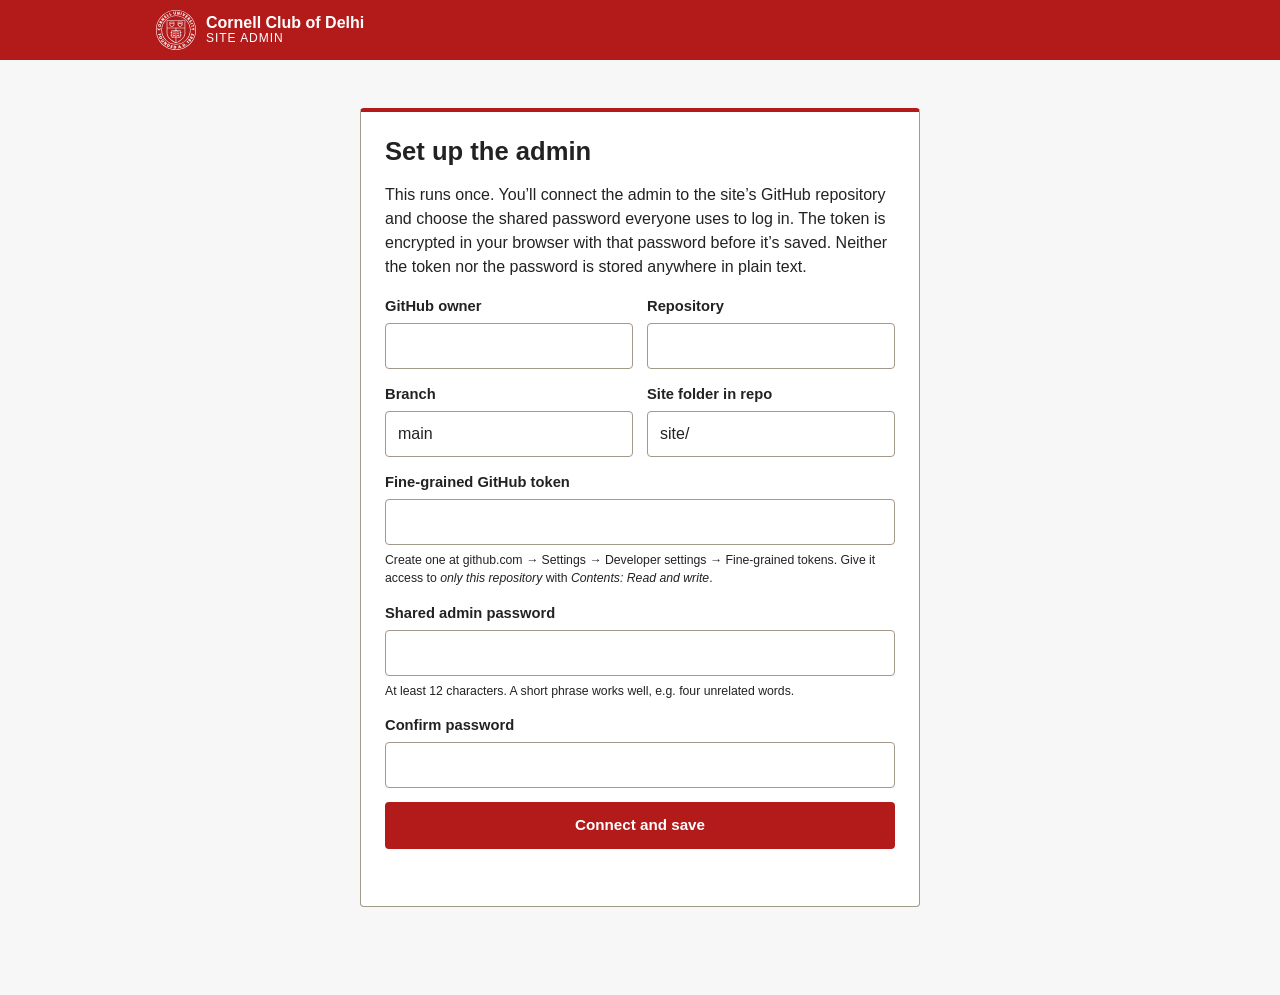
==== site/admin/index.html @ c6e70907 "Cornell Club of Delhi website with admin CMS Static site (home, community, events, contact, story pa" ====
<!doctype html>
<html lang="en">
<head>
  <meta charset="utf-8">
  <meta name="viewport" content="width=device-width, initial-scale=1">
  <meta name="robots" content="noindex, nofollow">
  <title>Club Admin</title>
  <meta name="theme-color" content="#B31B1B">
  <link rel="icon" type="image/svg+xml" href="../assets/cornell_seal_simple_web_b31b1b.svg">
  <link rel="stylesheet" href="admin.css">
</head>
<body>
  <header class="bar">
    <div class="bar-inner">
      <div class="bar-brand">
        <img src="../assets/cornell_seal_simple_web_white.svg" alt="Cornell University seal" width="40" height="40">
        <span><strong>Cornell Club of Delhi</strong><small>Site admin</small></span>
      </div>
      <nav class="bar-actions" id="bar-actions" hidden>
        <a href="../index.html" target="_blank" rel="noopener">View site</a>
        <button type="button" id="logout" class="link-btn">Log out</button>
      </nav>
    </div>
  </header>

  <main id="app">
    <p id="boot" class="center muted">Loading…</p>

    <!-- One-time setup: stores the repo token, encrypted with the shared password -->
    <section id="setup" class="panel narrow" hidden>
      <h1>Set up the admin</h1>
      <p>This runs once. You’ll connect the admin to the site’s GitHub repository and choose the shared password everyone uses to log in. The token is encrypted in your browser with that password before it’s saved. Neither the token nor the password is stored anywhere in plain text.</p>
      <form id="setup-form" class="stack">
        <div class="row-2">
          <label>GitHub owner<input name="owner" required autocomplete="off"></label>
          <label>Repository<input name="repo" required autocomplete="off"></label>
        </div>
        <div class="row-2">
          <label>Branch<input name="branch" value="main" required autocomplete="off"></label>
          <label>Site folder in repo<input name="root" value="site/" autocomplete="off"></label>
        </div>
        <label>Fine-grained GitHub token
          <input name="token" type="password" required autocomplete="off" spellcheck="false">
          <small>Create one at github.com → Settings → Developer settings → Fine-grained tokens. Give it access to <em>only this repository</em> with <em>Contents: Read and write</em>.</small>
        </label>
        <label>Shared admin password
          <input name="password" type="password" required minlength="12" autocomplete="new-password">
          <small>At least 12 characters. A short phrase works well, e.g. four unrelated words.</small>
        </label>
        <label>Confirm password<input name="confirm" type="password" required minlength="12" autocomplete="new-password"></label>
        <button class="btn" type="submit">Connect and save</button>
        <p class="msg" id="setup-msg" role="status"></p>
      </form>
    </section>

    <!-- Login -->
    <section id="login" class="panel narrow" hidden>
      <h1>Admin login</h1>
      <p>Enter the shared admin password to update the website.</p>
      <form id="login-form" class="stack">
        <label>Password<input name="password" type="password" required autocomplete="current-password" autofocus></label>
        <button class="btn" type="submit">Log in</button>
        <p class="msg" id="login-msg" role="status"></p>
      </form>
    </section>

    <!-- Editor -->
    <section id="editor" hidden>
      <nav class="tabs" role="tablist" aria-label="Sections">
        <button type="button" role="tab" data-tab="home" aria-selected="true">Home page</button>
        <button type="button" role="tab" data-tab="events" aria-selected="false">Events</button>
        <button type="button" role="tab" data-tab="stories" aria-selected="false">Community posts</button>
        <button type="button" role="tab" data-tab="committee" aria-selected="false">Committee</button>
        <button type="button" role="tab" data-tab="links" aria-selected="false">Contact &amp; links</button>
        <button type="button" role="tab" data-tab="settings" aria-selected="false">Settings</button>
      </nav>
      <p class="toast" id="toast" role="status" aria-live="polite" hidden></p>

      <div class="tabpanel" data-panel="home">
        <div class="panel">
          <h2>Home page</h2>
          <p class="muted">Edit the words on the home page. Layout and design stay the same. Leave a field blank to use the original text.</p>
          <form id="home-form" class="stack"></form>
        </div>
      </div>

      <div class="tabpanel" data-panel="events" hidden>
        <div class="panel">
          <div class="panel-head">
            <h2>Events</h2>
            <button type="button" class="btn" id="event-new">Add event</button>
          </div>
          <form id="event-form" class="stack card-form" hidden>
            <h3 id="event-form-title">New event</h3>
            <label>Title<input name="title" required maxlength="120"></label>
            <div class="row-3">
              <label>Date<input name="date" type="date" required></label>
              <label>Time<input name="time" placeholder="7:00 PM" maxlength="40"></label>
              <label>Category
                <select name="category" required>
                  <option value="social">Social</option>
                  <option value="professional">Professional</option>
                  <option value="students">Students</option>
                </select>
              </label>
            </div>
            <label>Venue<input name="venue" placeholder="Venue name, area" maxlength="160"></label>
            <label>Description<textarea name="description" rows="3" maxlength="600"></textarea></label>
            <label>RSVP link
              <input name="rsvp" type="url" placeholder="https://forms.gle/…">
              <small>This event’s own registration link. Leave blank to show “RSVP link coming soon”.</small>
            </label>
            <div class="actions">
              <button class="btn" type="submit">Save event</button>
              <button class="btn btn-ghost" type="button" data-cancel>Cancel</button>
            </div>
          </form>
          <ul class="items" id="event-items"></ul>
        </div>
      </div>

      <div class="tabpanel" data-panel="stories" hidden>
        <div class="panel">
          <div class="panel-head">
            <h2>Community posts</h2>
            <button type="button" class="btn" id="post-new">New post</button>
          </div>
          <p class="muted">Posts appear under “From the community” on the Community page, each with its own story page.</p>
          <form id="post-form" class="stack card-form" hidden>
            <h3 id="post-form-title">New post</h3>
            <label>Title<input name="title" required maxlength="140"></label>
            <div class="row-2">
              <label>Date<input name="date" type="date" required></label>
              <label>Author (optional)<input name="author" maxlength="80"></label>
            </div>
            <label>Photo (optional)
              <input name="photo" type="file" accept="image/jpeg,image/png,image/webp">
              <small>Large photos are resized to 1600px wide before upload.</small>
            </label>
            <div id="photo-preview" class="photo-preview" hidden>
              <img alt="">
              <button type="button" class="btn btn-ghost" id="photo-remove">Remove photo</button>
            </div>
            <label>Photo description (alt text)<input name="imageAlt" maxlength="200" placeholder="What’s in the photo, for screen readers"></label>
            <label>Photo caption (optional)<input name="caption" maxlength="200"></label>
            <label>Story<textarea name="body" rows="8" required placeholder="Write the post. Leave a blank line between paragraphs."></textarea></label>
            <div class="actions">
              <button class="btn" type="submit">Publish post</button>
              <button class="btn btn-ghost" type="button" data-cancel>Cancel</button>
            </div>
          </form>
          <ul class="items" id="post-items"></ul>
        </div>
      </div>

      <div class="tabpanel" data-panel="committee" hidden>
        <div class="panel">
          <h2>Committee</h2>
          <p class="muted">Shown on the Community page. The section stays hidden until at least one person is added.</p>
          <form id="committee-form" class="stack">
            <div id="committee-rows" class="repeater"></div>
            <div class="actions">
              <button type="button" class="btn btn-ghost" id="committee-add">Add person</button>
              <button type="submit" class="btn">Save committee</button>
            </div>
          </form>
        </div>
      </div>

      <div class="tabpanel" data-panel="links" hidden>
        <div class="panel">
          <h2>Contact &amp; links</h2>
          <p class="muted">Anything left blank stays hidden on the site, so no visitor ever sees a link that goes nowhere.</p>
          <form id="links-form" class="stack">
            <fieldset>
              <legend>Contact</legend>
              <label>Club email<input name="email" type="email" placeholder="hello@example.org">
                <small>Also turns on the message form on the Contact page.</small></label>
              <label>Location line<input name="location" maxlength="160"></label>
            </fieldset>
            <fieldset>
              <legend>Social</legend>
              <label>LinkedIn URL<input name="linkedin" type="url" placeholder="https://www.linkedin.com/…"></label>
              <label>Instagram URL<input name="instagram" type="url" placeholder="https://www.instagram.com/…"></label>
              <label>Facebook URL<input name="facebook" type="url" placeholder="https://www.facebook.com/…"></label>
              <label>WhatsApp group invite URL<input name="whatsapp" type="url" placeholder="https://chat.whatsapp.com/…"></label>
            </fieldset>
            <fieldset>
              <legend>Footer links (all pages)</legend>
              <div id="footer-rows" class="repeater"></div>
              <button type="button" class="btn btn-ghost" id="footer-add">Add link</button>
            </fieldset>
            <div class="actions"><button type="submit" class="btn">Save contact &amp; links</button></div>
          </form>
        </div>
      </div>

      <div class="tabpanel" data-panel="settings" hidden>
        <div class="panel">
          <h2>Settings</h2>
          <p id="repo-info" class="muted"></p>
          <form id="password-form" class="stack card-form">
            <h3>Change the shared password</h3>
            <label>New password<input name="password" type="password" minlength="12" required autocomplete="new-password"></label>
            <label>Confirm new password<input name="confirm" type="password" minlength="12" required autocomplete="new-password"></label>
            <button class="btn" type="submit">Change password</button>
          </form>
          <form id="token-form" class="stack card-form">
            <h3>Replace the GitHub token</h3>
            <p class="muted">Do this when the token is about to expire. The current password stays the same.</p>
            <label>New fine-grained token<input name="token" type="password" required autocomplete="off" spellcheck="false"></label>
            <label>Current password<input name="password" type="password" required autocomplete="current-password"></label>
            <button class="btn" type="submit">Replace token</button>
          </form>
        </div>
      </div>
    </section>
  </main>

  <script src="admin.js"></script>
</body>
</html>
---- site/admin/admin.css ----
/* Admin uses the same Cornell brand palette as the public site. */
:root {
  --carnelian: #B31B1B;
  --dark-gray: #222222;
  --white: #FFFFFF;
  --light-gray: #F7F7F7;
  --warm-gray: #A2998B;
  --link-blue: #006699;
  --navy: #073949;
  --radius: 4px;
  --font: "Helvetica Neue", Helvetica, Arial, system-ui, sans-serif;
}
* { box-sizing: border-box; }
body { margin: 0; font-family: var(--font); color: var(--dark-gray); background: var(--light-gray); line-height: 1.5; }
[hidden] { display: none !important; }
a { color: var(--link-blue); }
:focus-visible { outline: 3px solid var(--link-blue); outline-offset: 2px; }
h1, h2, h3 { line-height: 1.2; margin: 0 0 .5em; }
h1 { font-size: 1.6rem; } h2 { font-size: 1.35rem; } h3 { font-size: 1.05rem; }
.muted { color: var(--dark-gray); opacity: .8; }
.center { text-align: center; }

.bar { background: var(--carnelian); color: var(--white); }
.bar-inner { max-width: 1000px; margin: 0 auto; padding: 10px 16px; display: flex; align-items: center; justify-content: space-between; gap: 12px; }
.bar-brand { display: flex; align-items: center; gap: 10px; }
.bar-brand span { display: flex; flex-direction: column; line-height: 1.15; }
.bar-brand small { font-size: .75rem; letter-spacing: .08em; text-transform: uppercase; }
.bar-actions { display: flex; gap: 16px; align-items: center; }
.bar-actions a, .link-btn { color: var(--white); font: inherit; font-weight: 600; font-size: .95rem; }
.link-btn { background: none; border: 0; padding: 0; text-decoration: underline; cursor: pointer; }

main { max-width: 1000px; margin: 0 auto; padding: 24px 16px 64px; }
.panel { background: var(--white); border: 1px solid var(--warm-gray); border-top: 4px solid var(--carnelian); border-radius: var(--radius); padding: 24px; }
.panel.narrow { max-width: 560px; margin: 24px auto; }
.panel-head { display: flex; justify-content: space-between; align-items: center; gap: 12px; flex-wrap: wrap; margin-bottom: 8px; }
.panel-head h2 { margin: 0; }

.tabs { display: flex; gap: 4px; overflow-x: auto; margin-bottom: 16px; border-bottom: 2px solid var(--warm-gray); }
.tabs button {
  font: inherit; font-weight: 600; font-size: .95rem; padding: 10px 14px; background: none; border: 0;
  border-bottom: 3px solid transparent; margin-bottom: -2px; cursor: pointer; color: var(--dark-gray); white-space: nowrap;
}
.tabs button[aria-selected="true"] { border-bottom-color: var(--carnelian); color: var(--carnelian); }

.stack { display: grid; gap: 14px; }
label { display: grid; gap: 6px; font-weight: 700; font-size: .92rem; }
label small { font-weight: 400; }
input, select, textarea {
  width: 100%; font: inherit; font-weight: 400; font-size: 1rem; padding: 10px 12px; color: var(--dark-gray);
  border: 1px solid var(--warm-gray); border-radius: var(--radius); background: var(--white);
}
textarea { resize: vertical; }
input:focus, select:focus, textarea:focus { outline: 2px solid var(--link-blue); border-color: var(--link-blue); }
fieldset { border: 1px solid var(--warm-gray); border-radius: var(--radius); padding: 16px; margin: 0; display: grid; gap: 14px; }
legend { font-weight: 700; padding: 0 6px; }
.group-title { margin: 12px 0 0; padding-top: 12px; border-top: 1px solid var(--warm-gray); }
.group-title:first-child { margin-top: 0; padding-top: 0; border-top: 0; }
.row-2 { display: grid; grid-template-columns: 1fr 1fr; gap: 14px; }
.row-3 { display: grid; grid-template-columns: 1fr 1fr 1fr; gap: 14px; }
@media (max-width: 640px) { .row-2, .row-3 { grid-template-columns: 1fr; } }

.btn {
  display: inline-block; font: inherit; font-weight: 700; font-size: .95rem; padding: 10px 18px; border-radius: var(--radius);
  background: var(--carnelian); color: var(--white); border: 2px solid var(--carnelian); cursor: pointer; text-decoration: none;
}
.btn:hover { background: var(--dark-gray); border-color: var(--dark-gray); }
.btn[disabled] { opacity: .6; cursor: progress; }
.btn-ghost { background: var(--white); color: var(--carnelian); }
.btn-ghost:hover { background: var(--light-gray); color: var(--carnelian); border-color: var(--carnelian); }
.btn-small { padding: 6px 10px; font-size: .85rem; }
.btn-danger { background: var(--white); color: var(--carnelian); border-color: var(--carnelian); }
.btn-danger.confirming { background: var(--carnelian); color: var(--white); }
.actions { display: flex; gap: 10px; flex-wrap: wrap; align-items: center; }

.card-form { border: 1px solid var(--warm-gray); border-radius: var(--radius); padding: 18px; margin: 16px 0; background: var(--light-gray); }
.items { list-style: none; padding: 0; margin: 16px 0 0; display: grid; gap: 10px; }
.items li { display: flex; gap: 12px; align-items: center; justify-content: space-between; flex-wrap: wrap; border: 1px solid var(--warm-gray); border-radius: var(--radius); padding: 12px 14px; }
.items .item-main { display: flex; gap: 12px; align-items: center; min-width: 0; }
.items .item-main img { width: 64px; height: 44px; object-fit: cover; border-radius: 2px; flex-shrink: 0; }
.items .item-text { min-width: 0; }
.items .item-text strong { display: block; overflow-wrap: anywhere; }
.items .item-text span { font-size: .85rem; }
.items .empty { justify-content: center; border-style: dashed; }
.tag { display: inline-block; font-size: .7rem; font-weight: 700; letter-spacing: .06em; text-transform: uppercase; padding: 2px 6px; border: 1px solid var(--warm-gray); border-radius: 2px; margin-right: 6px; }
.tag.past { background: var(--light-gray); }

.repeater { display: grid; gap: 10px; }
.repeat-row { display: grid; grid-template-columns: 1fr 1fr 1fr auto; gap: 8px; align-items: end; padding: 10px; border: 1px solid var(--warm-gray); border-radius: var(--radius); }
.repeat-row.two { grid-template-columns: 1fr 2fr auto; }
.repeat-row .row-tools { display: flex; gap: 4px; }
@media (max-width: 640px) { .repeat-row, .repeat-row.two { grid-template-columns: 1fr; } }

.photo-preview { display: flex; gap: 12px; align-items: center; }
.photo-preview img { width: 160px; height: 107px; object-fit: cover; border-radius: var(--radius); border: 1px solid var(--warm-gray); }

.msg { margin: 0; min-height: 1.2em; font-weight: 600; }
.msg.error, .toast.error { color: var(--carnelian); }
.toast { background: var(--white); border-left: 4px solid var(--navy); padding: 12px 16px; margin: 0 0 16px; font-weight: 600; }
.toast.error { border-left-color: var(--carnelian); }
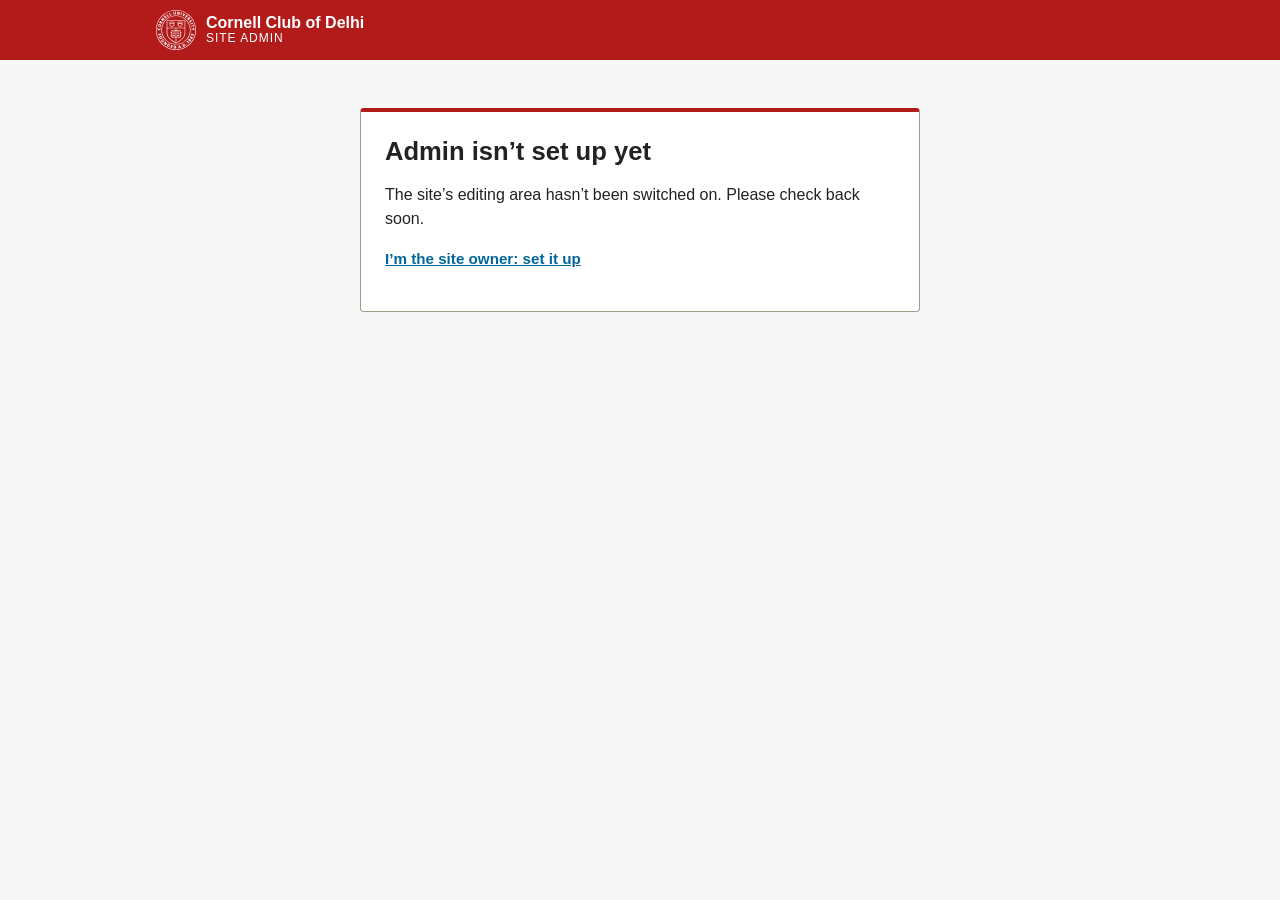
==== commit 41f5efa4: "Admin: password-only access for visitors, footer Admin link, CLI setup Visitors to an unconfigured /" ====
--- a/site/admin/index.html
+++ b/site/admin/index.html
@@ -25,6 +25,13 @@
 
   <main id="app">
     <p id="boot" class="center muted">Loading…</p>
+
+    <!-- Shown to visitors if the admin has never been set up -->
+    <section id="not-setup" class="panel narrow" hidden>
+      <h1>Admin isn’t set up yet</h1>
+      <p>The site’s editing area hasn’t been switched on. Please check back soon.</p>
+      <p><button type="button" class="link-btn dark" id="show-setup">I’m the site owner: set it up</button></p>
+    </section>
 
     <!-- One-time setup: stores the repo token, encrypted with the shared password -->
     <section id="setup" class="panel narrow" hidden>
--- a/site/admin/admin.css
+++ b/site/admin/admin.css
@@ -27,6 +27,7 @@
 .bar-brand small { font-size: .75rem; letter-spacing: .08em; text-transform: uppercase; }
 .bar-actions { display: flex; gap: 16px; align-items: center; }
 .bar-actions a, .link-btn { color: var(--white); font: inherit; font-weight: 600; font-size: .95rem; }
+.link-btn.dark { color: var(--link-blue); }
 .link-btn { background: none; border: 0; padding: 0; text-decoration: underline; cursor: pointer; }
 
 main { max-width: 1000px; margin: 0 auto; padding: 24px 16px 64px; }
